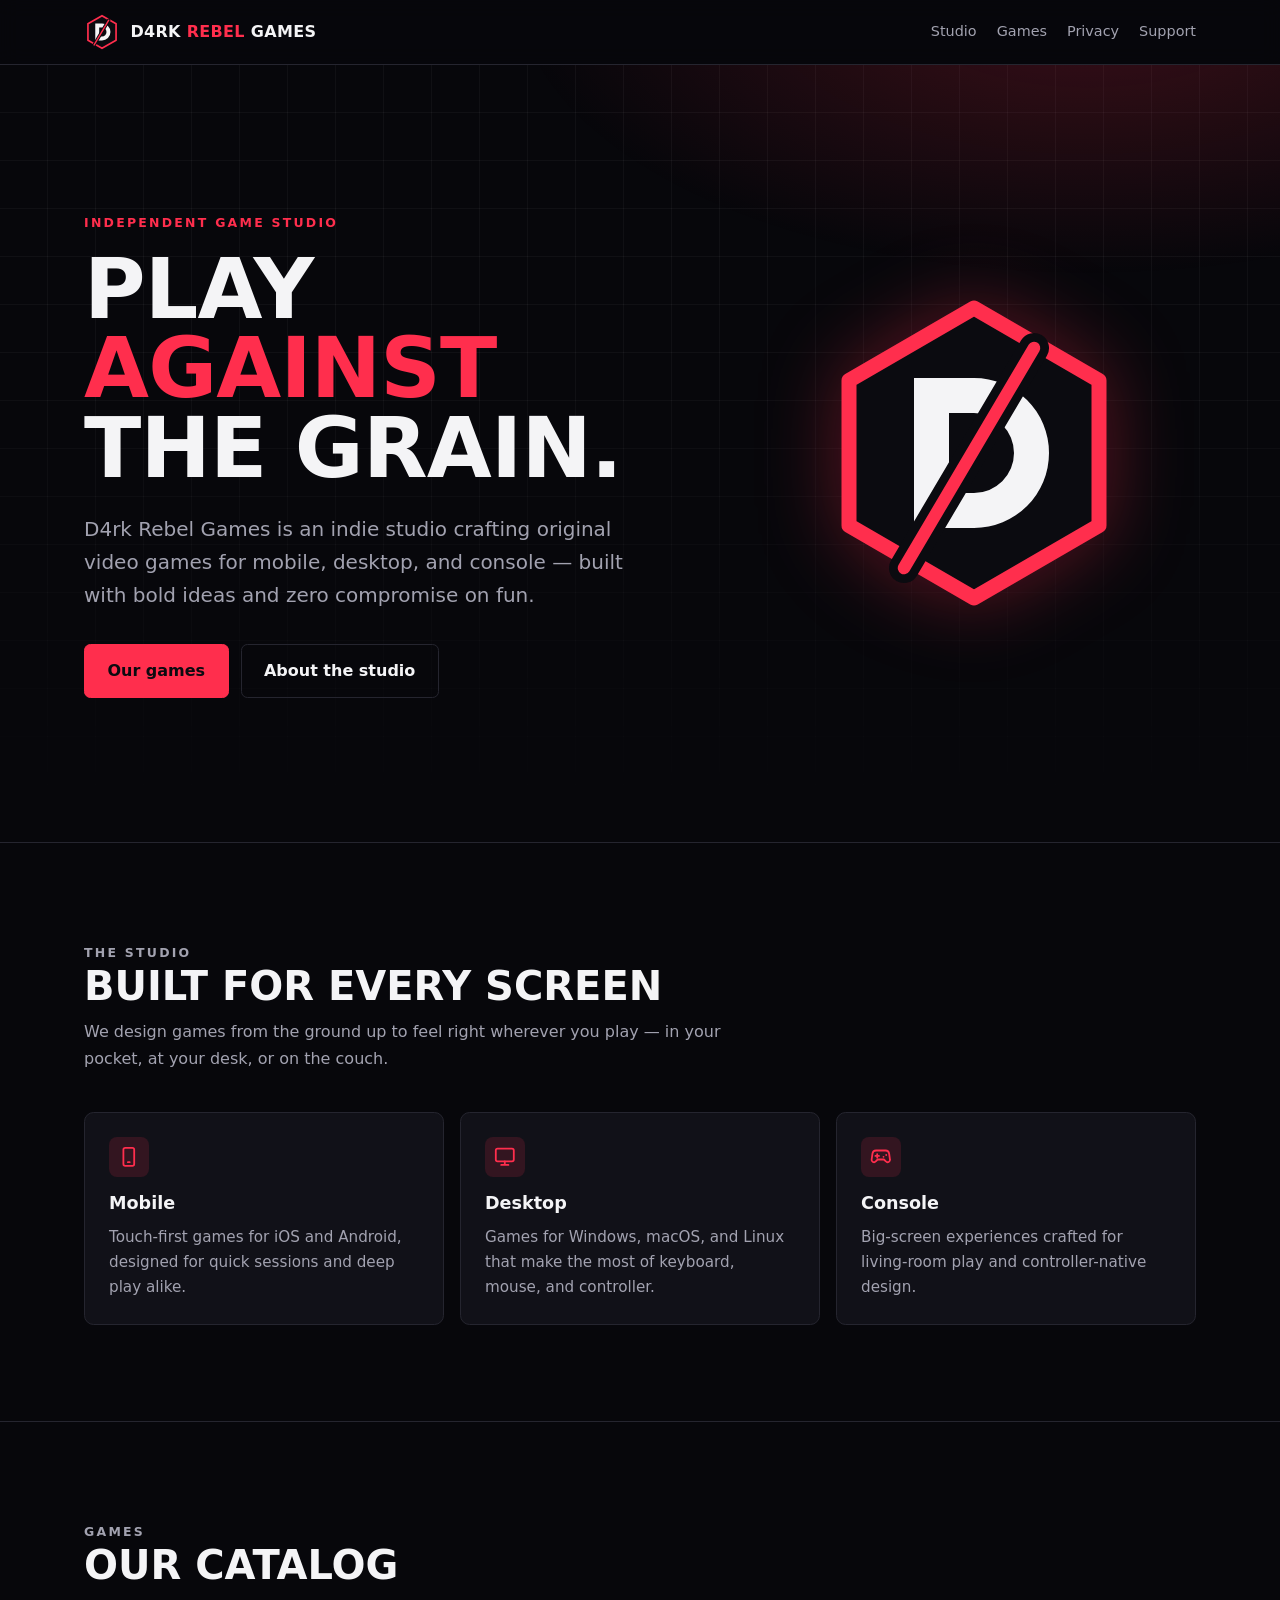
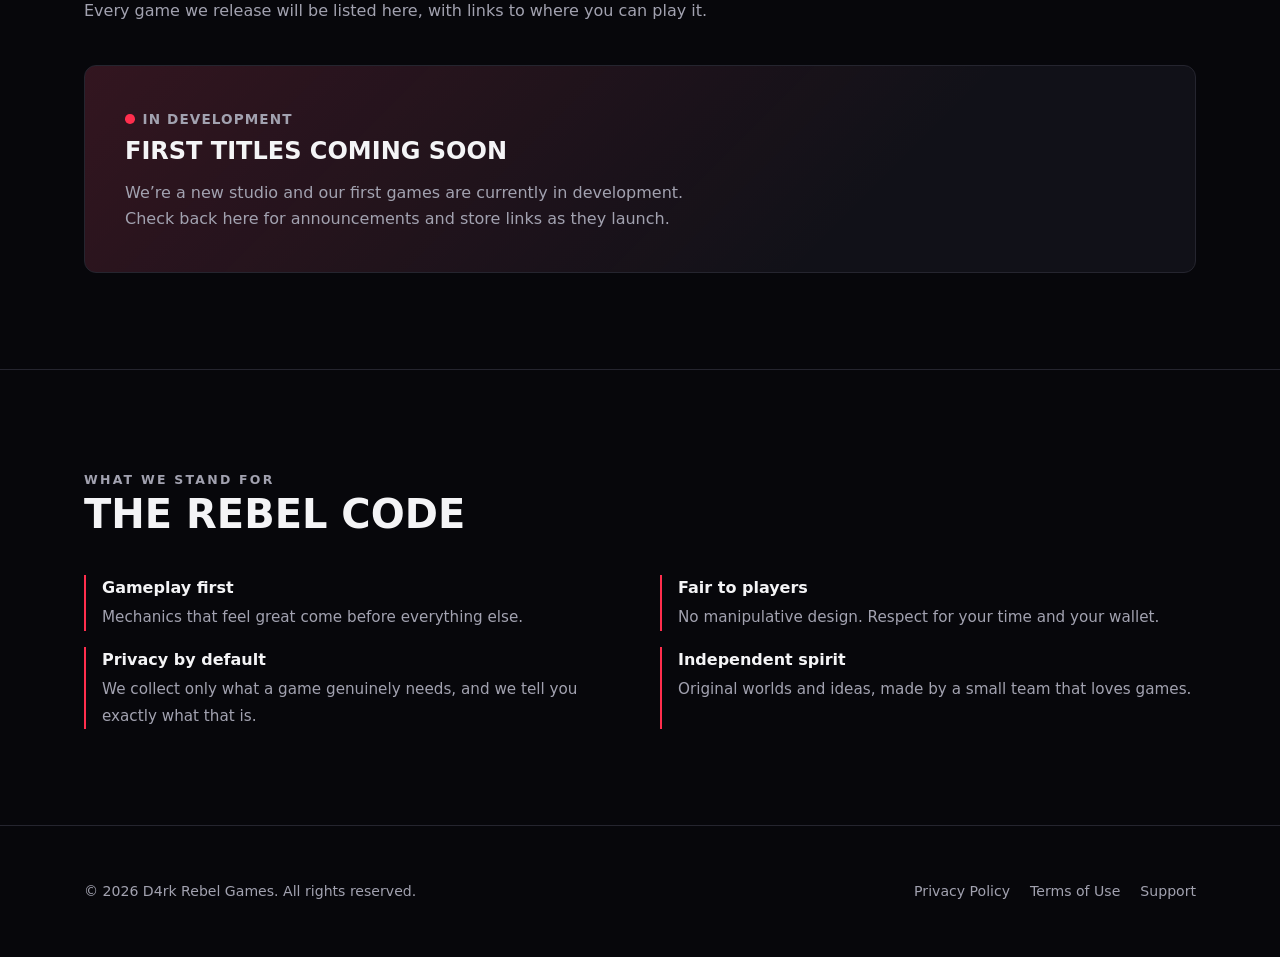
==== index.html @ 96d1a856 "Initial D4rk Rebel Games site commit" ====
<!doctype html>
<html lang="en">
<head>
  <meta charset="utf-8">
  <meta name="viewport" content="width=device-width, initial-scale=1">
  <title>D4rk Rebel Games — Independent Game Studio</title>
  <meta name="description" content="D4rk Rebel Games is an independent game studio building original video games for mobile, desktop, and console.">
  <meta name="theme-color" content="#07070b">
  <link rel="canonical" href="https://d4rkrebel.com/">
  <link rel="icon" href="/assets/logo.svg" type="image/svg+xml">
  <link rel="stylesheet" href="/assets/styles.css">

  <meta property="og:type" content="website">
  <meta property="og:site_name" content="D4rk Rebel Games">
  <meta property="og:title" content="D4rk Rebel Games — Independent Game Studio">
  <meta property="og:description" content="Original video games for mobile, desktop, and console.">
  <meta property="og:url" content="https://d4rkrebel.com/">
  <meta name="twitter:card" content="summary">

  <script type="application/ld+json">
  {
    "@context": "https://schema.org",
    "@type": "Organization",
    "name": "D4rk Rebel Games",
    "url": "https://d4rkrebel.com/",
    "logo": "https://d4rkrebel.com/assets/logo.svg",
    "description": "Independent game studio building video games for mobile, desktop, and console.",
    "contactPoint": {
      "@type": "ContactPoint",
      "contactType": "customer support",
      "email": "support@d4rkrebel.com",
      "url": "https://d4rkrebel.com/support.html"
    }
  }
  </script>
</head>
<body>
  <a class="skip-link" href="#main">Skip to content</a>

  <header class="site-header">
    <div class="wrap">
      <a class="brand" href="/" aria-label="D4rk Rebel Games home">
        <img src="/assets/logo.svg" alt="" width="36" height="36">
        <span>D4rk <b>Rebel</b> Games</span>
      </a>
      <nav class="nav" aria-label="Primary">
        <a href="#studio">Studio</a>
        <a href="#games">Games</a>
        <a href="/privacy.html">Privacy</a>
        <a href="/support.html">Support</a>
      </nav>
    </div>
  </header>

  <main id="main">
    <section class="hero">
      <div class="wrap">
        <div>
          <p class="eyebrow">Independent Game Studio</p>
          <h1>Play <em>against</em> the grain.</h1>
          <p class="lede">D4rk Rebel Games is an indie studio crafting original video games for mobile, desktop, and console — built with bold ideas and zero compromise on fun.</p>
          <div class="actions">
            <a class="btn" href="#games">Our games</a>
            <a class="btn ghost" href="#studio">About the studio</a>
          </div>
        </div>
        <img class="hero-mark" src="/assets/logo.svg" alt="D4rk Rebel Games logo" width="320" height="320">
      </div>
    </section>

    <section class="block" id="studio">
      <div class="wrap">
        <div class="section-head">
          <p class="eyebrow">The Studio</p>
          <h2>Built for every screen</h2>
          <p>We design games from the ground up to feel right wherever you play — in your pocket, at your desk, or on the couch.</p>
        </div>

        <div class="grid">
          <article class="card">
            <div class="icon" aria-hidden="true">
              <svg viewBox="0 0 24 24" fill="none" stroke="currentColor" stroke-width="2" stroke-linecap="round" stroke-linejoin="round"><rect x="6" y="2" width="12" height="20" rx="2"/><path d="M11 18h2"/></svg>
            </div>
            <h3>Mobile</h3>
            <p>Touch-first games for iOS and Android, designed for quick sessions and deep play alike.</p>
          </article>
          <article class="card">
            <div class="icon" aria-hidden="true">
              <svg viewBox="0 0 24 24" fill="none" stroke="currentColor" stroke-width="2" stroke-linecap="round" stroke-linejoin="round"><rect x="2" y="3" width="20" height="14" rx="2"/><path d="M8 21h8M12 17v4"/></svg>
            </div>
            <h3>Desktop</h3>
            <p>Games for Windows, macOS, and Linux that make the most of keyboard, mouse, and controller.</p>
          </article>
          <article class="card">
            <div class="icon" aria-hidden="true">
              <svg viewBox="0 0 24 24" fill="none" stroke="currentColor" stroke-width="2" stroke-linecap="round" stroke-linejoin="round"><path d="M6 11h4M8 9v4M15 12h.01M18 10h.01"/><path d="M17.3 5H6.7a4 4 0 0 0-3.96 3.43l-.9 6.33A2.6 2.6 0 0 0 6.4 17l2.1-2h7l2.1 2a2.6 2.6 0 0 0 4.56-2.24l-.9-6.33A4 4 0 0 0 17.3 5z"/></svg>
            </div>
            <h3>Console</h3>
            <p>Big-screen experiences crafted for living-room play and controller-native design.</p>
          </article>
        </div>
      </div>
    </section>

    <section class="block" id="games">
      <div class="wrap">
        <div class="section-head">
          <p class="eyebrow">Games</p>
          <h2>Our catalog</h2>
          <p>Every game we release will be listed here, with links to where you can play it.</p>
        </div>

        <div class="coming-soon">
          <div>
            <p class="status">In development</p>
            <h3>First titles coming soon</h3>
            <p>We&rsquo;re a new studio and our first games are currently in development. Check back here for announcements and store links as they launch.</p>
          </div>
        </div>
      </div>
    </section>

    <section class="block">
      <div class="wrap">
        <div class="section-head">
          <p class="eyebrow">What we stand for</p>
          <h2>The rebel code</h2>
        </div>
        <ul class="values">
          <li><strong>Gameplay first</strong><span>Mechanics that feel great come before everything else.</span></li>
          <li><strong>Fair to players</strong><span>No manipulative design. Respect for your time and your wallet.</span></li>
          <li><strong>Privacy by default</strong><span>We collect only what a game genuinely needs, and we tell you exactly what that is.</span></li>
          <li><strong>Independent spirit</strong><span>Original worlds and ideas, made by a small team that loves games.</span></li>
        </ul>
      </div>
    </section>
  </main>

  <footer class="site-footer">
    <div class="wrap">
      <p>&copy; <span id="year">2026</span> D4rk Rebel Games. All rights reserved.</p>
      <nav aria-label="Legal">
        <a href="/privacy.html">Privacy Policy</a>
        <a href="/terms.html">Terms of Use</a>
        <a href="/support.html">Support</a>
      </nav>
    </div>
  </footer>
  <script>document.getElementById("year").textContent = new Date().getFullYear();</script>
</body>
</html>
---- assets/styles.css ----
:root {
  --bg: #07070b;
  --surface: #111118;
  --border: #25252f;
  --text: #f4f4f6;
  --muted: #a2a2b0;
  --accent: #ff2e4d;
  --accent-soft: rgba(255, 46, 77, 0.14);
  --maxw: 72rem;
  --font: "Inter", system-ui, -apple-system, "Segoe UI", Roboto, "Helvetica Neue", Arial, sans-serif;
  --display: "Arial Black", "Helvetica Neue", Impact, system-ui, sans-serif;
  color-scheme: dark;
}

*, *::before, *::after { box-sizing: border-box; }

html { scroll-behavior: smooth; }

body {
  margin: 0;
  background: var(--bg);
  color: var(--text);
  font: 400 1rem/1.65 var(--font);
  -webkit-font-smoothing: antialiased;
  min-height: 100vh;
  display: flex;
  flex-direction: column;
}

a { color: var(--text); text-decoration-color: var(--accent); text-underline-offset: 3px; }
a:hover { color: var(--accent); }
a:focus-visible { outline: 2px solid var(--accent); outline-offset: 3px; border-radius: 2px; }

.skip-link {
  position: absolute; left: -999px; top: 0;
  background: var(--accent); color: #000; padding: .5rem 1rem; z-index: 10;
}
.skip-link:focus { left: 1rem; top: 1rem; }

.wrap { width: 100%; max-width: var(--maxw); margin: 0 auto; padding-inline: 1.25rem; }

/* Header */
.site-header {
  position: sticky; top: 0; z-index: 5;
  background: rgba(7, 7, 11, 0.82);
  backdrop-filter: blur(10px);
  -webkit-backdrop-filter: blur(10px);
  border-bottom: 1px solid var(--border);
}
.site-header .wrap { display: flex; align-items: center; justify-content: space-between; gap: 1rem; min-height: 4rem; }
.brand { display: inline-flex; align-items: center; gap: .65rem; text-decoration: none; font-family: var(--display); font-weight: 900; letter-spacing: .02em; text-transform: uppercase; font-size: 1rem; }
.brand img { width: 2.25rem; height: 2.25rem; }
.brand span b { color: var(--accent); font-weight: 900; }
.nav { display: flex; gap: 1.25rem; flex-wrap: wrap; font-size: .9rem; }
.nav a { text-decoration: none; color: var(--muted); }
.nav a:hover, .nav a[aria-current="page"] { color: var(--text); }

/* Hero */
.hero { position: relative; overflow: hidden; padding-block: clamp(4rem, 12vw, 9rem); border-bottom: 1px solid var(--border); }
.hero::before {
  content: ""; position: absolute; inset: 0; pointer-events: none;
  background:
    radial-gradient(60rem 30rem at 85% -10%, rgba(255, 46, 77, .22), transparent 60%),
    linear-gradient(transparent 0 calc(100% - 1px), rgba(255,255,255,.04) 0) 0 0 / 100% 3rem,
    linear-gradient(90deg, transparent 0 calc(100% - 1px), rgba(255,255,255,.04) 0) 0 0 / 3rem 100%;
  mask-image: linear-gradient(to bottom, #000 40%, transparent);
  -webkit-mask-image: linear-gradient(to bottom, #000 40%, transparent);
}
.hero .wrap { position: relative; display: grid; grid-template-columns: 1.4fr 1fr; gap: 3rem; align-items: center; }
.eyebrow { display: inline-block; font-size: .78rem; font-weight: 700; letter-spacing: .18em; text-transform: uppercase; color: var(--accent); margin: 0 0 1rem; }
.hero h1 {
  font-family: var(--display); font-weight: 900; text-transform: uppercase;
  font-size: clamp(2.6rem, 7vw, 5.25rem); line-height: .95; letter-spacing: -.01em; margin: 0 0 1.5rem;
}
.hero h1 em { font-style: normal; color: var(--accent); }
.lede { font-size: clamp(1.05rem, 2vw, 1.25rem); color: var(--muted); max-width: 36rem; margin: 0 0 2rem; }
.hero-mark { justify-self: center; width: min(100%, 20rem); filter: drop-shadow(0 0 40px rgba(255, 46, 77, .35)); }

.btn {
  display: inline-flex; align-items: center; gap: .5rem;
  padding: .8rem 1.4rem; border-radius: .4rem; font-weight: 700; text-decoration: none;
  background: var(--accent); color: #0b0b10; border: 1px solid var(--accent);
}
.btn:hover { background: transparent; color: var(--accent); }
.btn.ghost { background: transparent; color: var(--text); border-color: var(--border); }
.btn.ghost:hover { border-color: var(--accent); color: var(--accent); }
.actions { display: flex; gap: .75rem; flex-wrap: wrap; }

/* Sections */
section.block { padding-block: clamp(3.5rem, 8vw, 6rem); border-bottom: 1px solid var(--border); }
.section-head { max-width: 40rem; margin-bottom: 2.5rem; }
.section-head h2 { font-family: var(--display); text-transform: uppercase; font-size: clamp(1.75rem, 4vw, 2.5rem); line-height: 1.05; margin: 0 0 .75rem; }
.section-head p { color: var(--muted); margin: 0; }

.grid { display: grid; grid-template-columns: repeat(3, 1fr); gap: 1rem; }
.card { background: var(--surface); border: 1px solid var(--border); border-radius: .6rem; padding: 1.5rem; }
.card h3 { margin: .75rem 0 .4rem; font-size: 1.1rem; }
.card p { margin: 0; color: var(--muted); font-size: .95rem; }
.icon { width: 2.5rem; height: 2.5rem; display: grid; place-items: center; border-radius: .5rem; background: var(--accent-soft); color: var(--accent); }
.icon svg { width: 1.35rem; height: 1.35rem; }

.coming-soon {
  display: flex; align-items: center; justify-content: space-between; gap: 2rem; flex-wrap: wrap;
  background: linear-gradient(135deg, var(--accent-soft), transparent 70%), var(--surface);
  border: 1px solid var(--border); border-radius: .75rem; padding: clamp(1.5rem, 4vw, 2.5rem);
}
.coming-soon h3 { font-family: var(--display); text-transform: uppercase; font-size: 1.5rem; margin: 0 0 .5rem; }
.coming-soon p { margin: 0; color: var(--muted); max-width: 38rem; }
.status { display: inline-flex; align-items: center; gap: .5rem; font-size: .85rem; font-weight: 700; letter-spacing: .08em; text-transform: uppercase; }
.status::before { content: ""; width: .6rem; height: .6rem; border-radius: 50%; background: var(--accent); box-shadow: 0 0 0 0 rgba(255,46,77,.6); animation: pulse 2s infinite; }
@keyframes pulse { 70% { box-shadow: 0 0 0 .6rem rgba(255,46,77,0); } 100% { box-shadow: 0 0 0 0 rgba(255,46,77,0); } }

.values { list-style: none; padding: 0; margin: 0; display: grid; grid-template-columns: repeat(2, 1fr); gap: 1rem 2.5rem; }
.values li { border-left: 2px solid var(--accent); padding-left: 1rem; }
.values strong { display: block; margin-bottom: .2rem; }
.values span { color: var(--muted); font-size: .95rem; }

/* Legal pages */
.legal { padding-block: clamp(3rem, 7vw, 5rem); flex: 1; }
.legal .wrap { max-width: 46rem; }
.legal h1 { font-family: var(--display); text-transform: uppercase; font-size: clamp(2rem, 5vw, 3rem); line-height: 1.05; margin: 0 0 .5rem; }
.legal .updated { color: var(--muted); margin: 0 0 2.5rem; font-size: .9rem; }
.legal h2 { font-size: 1.25rem; margin: 2.5rem 0 .5rem; }
.legal p, .legal li { color: #d3d3db; }
.legal ul { padding-left: 1.25rem; }
.contact-card {
  display: flex; align-items: center; gap: 1rem; flex-wrap: wrap;
  background: linear-gradient(135deg, var(--accent-soft), transparent 70%), var(--surface);
  border: 1px solid var(--border); border-radius: .75rem; padding: 1.5rem; margin-bottom: 1rem;
}
.contact-card h2 { margin: 0; font-size: 1rem; color: var(--muted); font-weight: 600; }
.contact-card p { margin: 0; }
.contact-email { font-size: clamp(1.1rem, 4vw, 1.4rem); font-weight: 700; overflow-wrap: anywhere; }

/* Footer */
main { flex: 1; }
.site-footer { padding-block: 2.5rem; color: var(--muted); font-size: .88rem; }
.site-footer .wrap { display: flex; justify-content: space-between; align-items: center; gap: 1rem; flex-wrap: wrap; }
.site-footer nav { display: flex; gap: 1.25rem; flex-wrap: wrap; }
.site-footer a { color: var(--muted); text-decoration: none; }
.site-footer a:hover { color: var(--text); }

@media (max-width: 860px) {
  .hero .wrap { grid-template-columns: 1fr; }
  .hero-mark { order: -1; width: 9rem; justify-self: start; }
  .grid { grid-template-columns: 1fr; }
  .values { grid-template-columns: 1fr; }
}
@media (max-width: 480px) {
  .brand span { font-size: .85rem; }
  .nav { gap: .9rem; font-size: .85rem; }
}
@media (prefers-reduced-motion: reduce) {
  html { scroll-behavior: auto; }
  .status::before { animation: none; }
}

.hero .wrap > * { min-width: 0; }
@media (max-width: 560px) {
  .site-header .wrap { flex-wrap: wrap; justify-content: center; padding-block: .6rem; row-gap: .25rem; }
  .hero h1 { font-size: clamp(2.1rem, 11vw, 2.6rem); overflow-wrap: anywhere; }
  .section-head h2 { overflow-wrap: anywhere; }
}
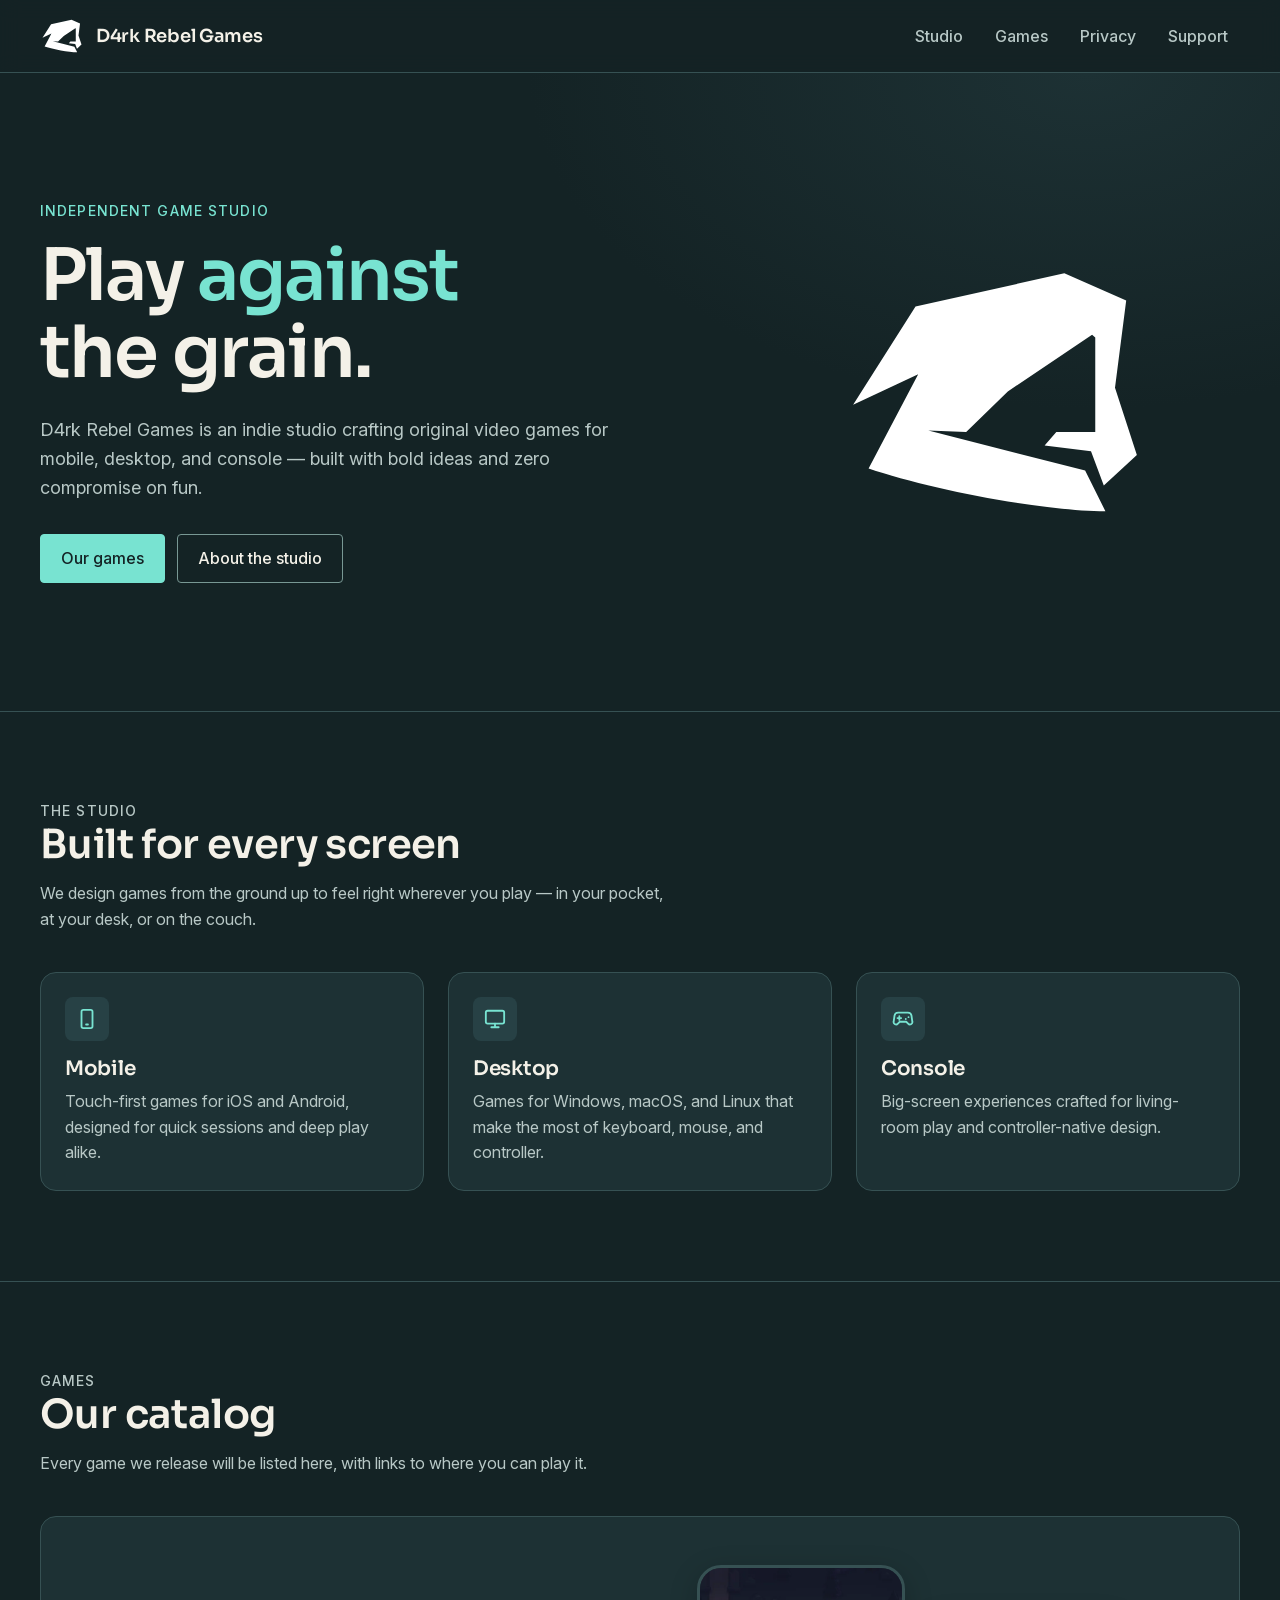
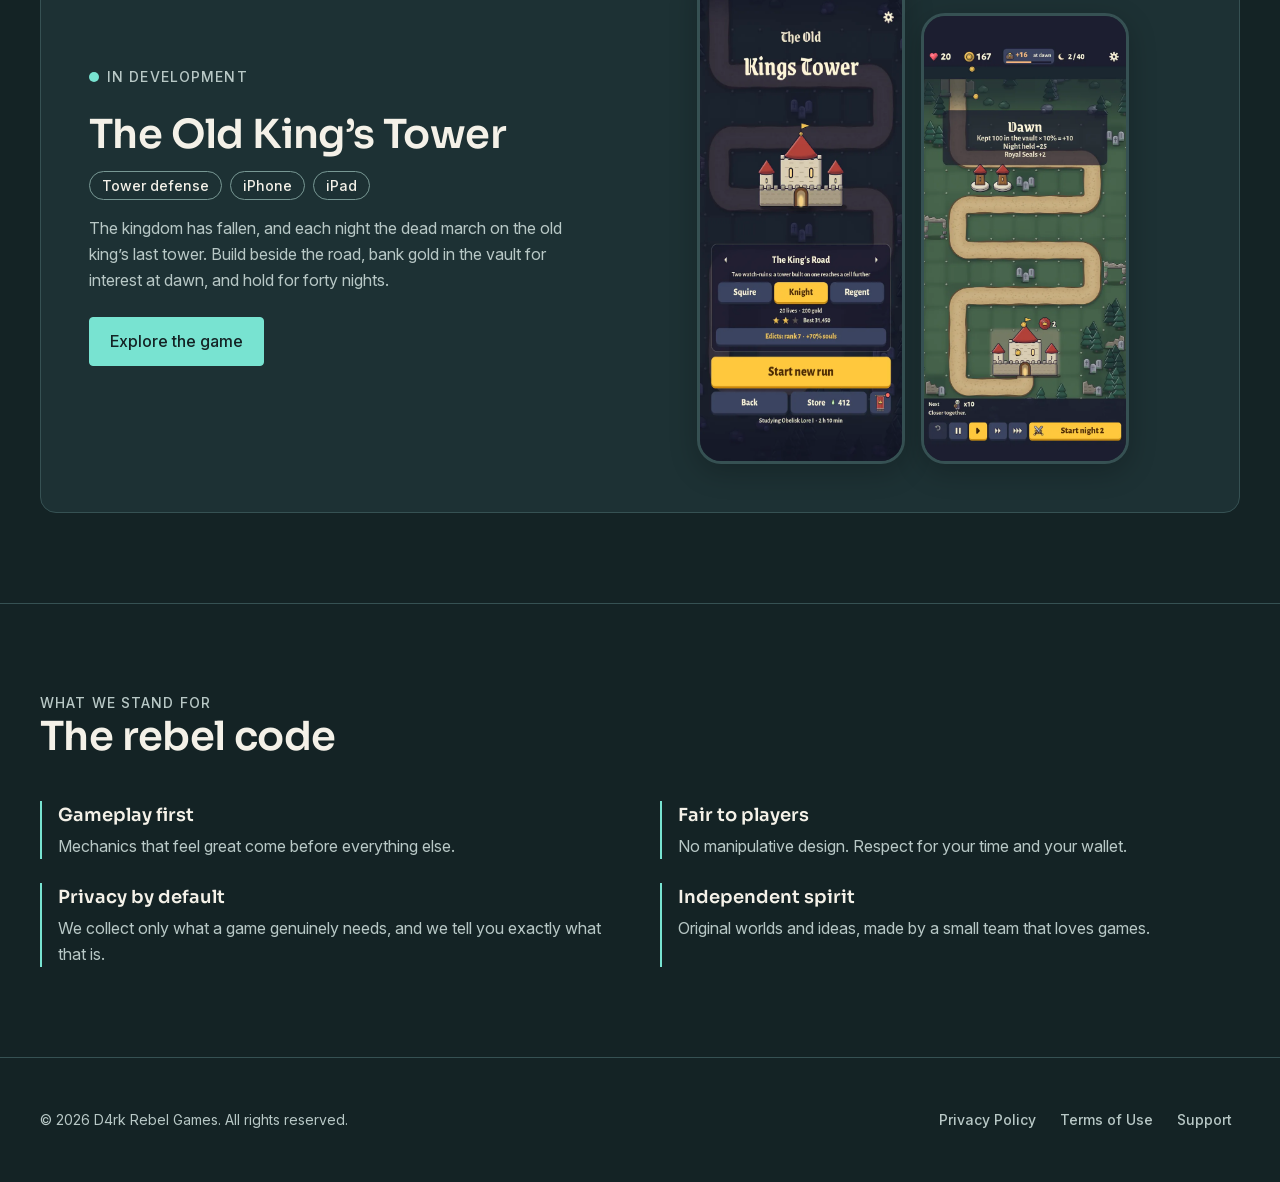
==== commit 94cdd261: "Rebrand to Deep Teal and add The Old King's Tower page Apply the v1.0 brand kit: self-hosted Sora an" ====
--- a/index.html
+++ b/index.html
@@ -1,13 +1,19 @@
 <!doctype html>
-<html lang="en">
+<html lang="en" data-drg-theme="dark">
 <head>
   <meta charset="utf-8">
   <meta name="viewport" content="width=device-width, initial-scale=1">
   <title>D4rk Rebel Games — Independent Game Studio</title>
   <meta name="description" content="D4rk Rebel Games is an independent game studio building original video games for mobile, desktop, and console.">
-  <meta name="theme-color" content="#07070b">
+  <meta name="theme-color" content="#142325">
   <link rel="canonical" href="https://d4rkrebel.com/">
-  <link rel="icon" href="/assets/logo.svg" type="image/svg+xml">
+  <link rel="icon" href="/brand/assets/icons/favicon.ico" sizes="32x32">
+  <link rel="icon" href="/brand/assets/icons/favicon.svg" type="image/svg+xml">
+  <link rel="apple-touch-icon" href="/brand/assets/icons/apple-touch-icon.png">
+  <link rel="preload" href="/brand/assets/fonts/InterVariable.woff2" as="font" type="font/woff2" crossorigin>
+  <link rel="preload" href="/brand/assets/fonts/Sora-latin-variable.woff2" as="font" type="font/woff2" crossorigin>
+  <link rel="stylesheet" href="/brand/css/fonts.css">
+  <link rel="stylesheet" href="/brand/css/tokens.css">
   <link rel="stylesheet" href="/assets/styles.css">
 
   <meta property="og:type" content="website">
@@ -15,7 +21,11 @@
   <meta property="og:title" content="D4rk Rebel Games — Independent Game Studio">
   <meta property="og:description" content="Original video games for mobile, desktop, and console.">
   <meta property="og:url" content="https://d4rkrebel.com/">
-  <meta name="twitter:card" content="summary">
+  <meta property="og:image" content="https://d4rkrebel.com/brand/assets/social/og-default.png">
+  <meta property="og:image:width" content="1200">
+  <meta property="og:image:height" content="630">
+  <meta property="og:image:alt" content="The D4rk Rebel Games folded hood emblem beside the studio name">
+  <meta name="twitter:card" content="summary_large_image">
 
   <script type="application/ld+json">
   {
@@ -23,7 +33,7 @@
     "@type": "Organization",
     "name": "D4rk Rebel Games",
     "url": "https://d4rkrebel.com/",
-    "logo": "https://d4rkrebel.com/assets/logo.svg",
+    "logo": "https://d4rkrebel.com/brand/assets/logos/D4rk_Rebel_Folded_Hood_512.png",
     "description": "Independent game studio building video games for mobile, desktop, and console.",
     "contactPoint": {
       "@type": "ContactPoint",
@@ -39,9 +49,9 @@
 
   <header class="site-header">
     <div class="wrap">
-      <a class="brand" href="/" aria-label="D4rk Rebel Games home">
-        <img src="/assets/logo.svg" alt="" width="36" height="36">
-        <span>D4rk <b>Rebel</b> Games</span>
+      <a class="brand" href="/" aria-label="D4rk Rebel Games — home">
+        <img src="/brand/assets/logos/D4rk_Rebel_Folded_Hood_White.svg" alt="" width="600" height="520">
+        <span>D4rk Rebel Games</span>
       </a>
       <nav class="nav" aria-label="Primary">
         <a href="#studio">Studio</a>
@@ -64,7 +74,7 @@
             <a class="btn ghost" href="#studio">About the studio</a>
           </div>
         </div>
-        <img class="hero-mark" src="/assets/logo.svg" alt="D4rk Rebel Games logo" width="320" height="320">
+        <img class="hero-mark" src="/brand/assets/logos/D4rk_Rebel_Folded_Hood_White.svg" alt="" width="600" height="520">
       </div>
     </section>
 
@@ -110,13 +120,23 @@
           <p>Every game we release will be listed here, with links to where you can play it.</p>
         </div>
 
-        <div class="coming-soon">
+        <article class="game-feature">
           <div>
             <p class="status">In development</p>
-            <h3>First titles coming soon</h3>
-            <p>We&rsquo;re a new studio and our first games are currently in development. Check back here for announcements and store links as they launch.</p>
+            <h3><a href="/games/the-old-kings-tower/">The Old King&rsquo;s Tower</a></h3>
+            <ul class="tags" aria-label="Genre and platforms">
+              <li>Tower defense</li>
+              <li>iPhone</li>
+              <li>iPad</li>
+            </ul>
+            <p>The kingdom has fallen, and each night the dead march on the old king&rsquo;s last tower. Build beside the road, bank gold in the vault for interest at dawn, and hold for forty nights.</p>
+            <a class="btn" href="/games/the-old-kings-tower/">Explore the game</a>
           </div>
-        </div>
+          <div class="shots">
+            <img class="phone" src="/games/the-old-kings-tower/images/title.webp" alt="" width="640" height="1387" loading="lazy">
+            <img class="phone" src="/games/the-old-kings-tower/images/dawn.webp" alt="" width="640" height="1387" loading="lazy">
+          </div>
+        </article>
       </div>
     </section>
 
--- a/brand/css/fonts.css
+++ b/brand/css/fonts.css
@@ -0,0 +1,34 @@
+/* Self-hosted, unmodified font binaries. See ../licenses/. */
+/* latin-ext */
+@font-face {
+  font-family: 'Sora';
+  font-style: normal;
+  font-weight: 100 800;
+  font-display: swap;
+  src: url(../assets/fonts/Sora-latin-ext-variable.woff2) format('woff2');
+  unicode-range: U+0100-02BA, U+02BD-02C5, U+02C7-02CC, U+02CE-02D7, U+02DD-02FF, U+0304, U+0308, U+0329, U+1D00-1DBF, U+1E00-1E9F, U+1EF2-1EFF, U+2020, U+20A0-20AB, U+20AD-20C4, U+2113, U+2C60-2C7F, U+A720-A7FF;
+}
+/* latin */
+@font-face {
+  font-family: 'Sora';
+  font-style: normal;
+  font-weight: 100 800;
+  font-display: swap;
+  src: url(../assets/fonts/Sora-latin-variable.woff2) format('woff2');
+  unicode-range: U+0000-00FF, U+0131, U+0152-0153, U+02BB-02BC, U+02C6, U+02DA, U+02DC, U+0304, U+0308, U+0329, U+2000-206F, U+20AC, U+2122, U+2191, U+2193, U+2212, U+2215, U+FEFF, U+FFFD;
+}
+
+@font-face {
+  font-family: 'Inter';
+  font-style: normal;
+  font-weight: 100 900;
+  font-display: swap;
+  src: url('../assets/fonts/InterVariable.woff2') format('woff2');
+}
+@font-face {
+  font-family: 'Inter';
+  font-style: italic;
+  font-weight: 100 900;
+  font-display: swap;
+  src: url('../assets/fonts/InterVariable-Italic.woff2') format('woff2');
+}
--- a/brand/css/tokens.css
+++ b/brand/css/tokens.css
@@ -0,0 +1,167 @@
+/* Generated from tokens/design-tokens.json. Run npm run build after edits. */
+:root {
+  --drg-palette-ink: #142325;
+  --drg-palette-teal: #12636B;
+  --drg-palette-mint: #78E3D1;
+  --drg-palette-paper: #F4F1E8;
+  --drg-palette-muted: #B8C8C6;
+  --drg-palette-muted-light: #4F6868;
+  --drg-palette-surface-dark: #1D3134;
+  --drg-palette-raised-dark: #274145;
+  --drg-palette-surface-light: #FFFFFF;
+  --drg-palette-raised-light: #E6EEEA;
+  --drg-palette-border-dark: #789894;
+  --drg-palette-border-light: #667F7B;
+  --drg-palette-divider-dark: #365153;
+  --drg-palette-divider-light: #CCDAD4;
+  --drg-palette-mint-hover: #A3F1E4;
+  --drg-palette-mint-active: #58C9B7;
+  --drg-palette-teal-hover: #0E4C53;
+  --drg-palette-teal-active: #0A3E44;
+  --drg-palette-error-dark: #FFB4AB;
+  --drg-palette-error-light: #A32620;
+  --drg-palette-success-dark: #8ED7AB;
+  --drg-palette-success-light: #24683F;
+  --drg-palette-warning-dark: #F3CB7C;
+  --drg-palette-warning-light: #7A4D08;
+  --drg-font-display: "Sora", system-ui, sans-serif;
+  --drg-font-body: "Inter", system-ui, sans-serif;
+  --drg-weight-display: 600;
+  --drg-weight-body: 400;
+  --drg-weight-label: 500;
+  --drg-weight-strong: 600;
+  --drg-size-hero: clamp(2.5rem, 1.5rem + 4vw, 4.5rem);
+  --drg-size-h1: clamp(2rem, 1.5rem + 2.5vw, 3.5rem);
+  --drg-size-h2: clamp(1.75rem, 1.25rem + 2vw, 2.5rem);
+  --drg-size-h3: 1.5rem;
+  --drg-size-lead: 1.125rem;
+  --drg-size-body: 1rem;
+  --drg-size-small: 0.875rem;
+  --drg-size-caption: 0.75rem;
+  --drg-leading-display: 1.08;
+  --drg-leading-heading: 1.2;
+  --drg-leading-body: 1.6;
+  --drg-leading-label: 1.4;
+  --drg-tracking-display: -0.025em;
+  --drg-tracking-heading: -0.015em;
+  --drg-tracking-body: 0em;
+  --drg-tracking-eyebrow: 0.08em;
+  --drg-space-0: 0rem;
+  --drg-space-1: 0.25rem;
+  --drg-space-2: 0.5rem;
+  --drg-space-3: 0.75rem;
+  --drg-space-4: 1rem;
+  --drg-space-5: 1.25rem;
+  --drg-space-6: 1.5rem;
+  --drg-space-8: 2rem;
+  --drg-space-10: 2.5rem;
+  --drg-space-12: 3rem;
+  --drg-space-16: 4rem;
+  --drg-space-20: 5rem;
+  --drg-space-24: 6rem;
+  --drg-space-32: 8rem;
+  --drg-radius-sm: 0.25rem;
+  --drg-radius-md: 0.5rem;
+  --drg-radius-lg: 1rem;
+  --drg-radius-pill: 9999px;
+  --drg-layout-max-width: 75rem;
+  --drg-layout-reading-width: 65ch;
+  --drg-layout-gutter: clamp(1rem, 3vw, 2rem);
+  --drg-layout-section-gap: clamp(3rem, 7vw, 6rem);
+  --drg-layout-control-height: 2.75rem;
+  --drg-motion-fast: 120ms;
+  --drg-motion-normal: 180ms;
+  --drg-motion-slow: 300ms;
+  --drg-motion-ease: cubic-bezier(0.2, 0.7, 0.2, 1);
+  --drg-border-width: 1px;
+  --drg-border-focus-width: 3px;
+  --drg-border-focus-offset: 3px;
+  --drg-shadow-dark: 0 8px 28px rgb(0 0 0 / 0.22);
+  --drg-shadow-light: 0 8px 28px rgb(20 35 37 / 0.08);
+}
+
+:root, [data-drg-theme="dark"] {
+  color-scheme: dark;
+  --drg-color-background: #142325;
+  --drg-rgb-background: 20 35 37;
+  --drg-color-surface: #1D3134;
+  --drg-rgb-surface: 29 49 52;
+  --drg-color-raised: #274145;
+  --drg-rgb-raised: 39 65 69;
+  --drg-color-text: #F4F1E8;
+  --drg-rgb-text: 244 241 232;
+  --drg-color-muted: #B8C8C6;
+  --drg-rgb-muted: 184 200 198;
+  --drg-color-accent: #78E3D1;
+  --drg-rgb-accent: 120 227 209;
+  --drg-color-accent-hover: #A3F1E4;
+  --drg-rgb-accent-hover: 163 241 228;
+  --drg-color-accent-active: #58C9B7;
+  --drg-rgb-accent-active: 88 201 183;
+  --drg-color-on-accent: #142325;
+  --drg-rgb-on-accent: 20 35 37;
+  --drg-color-link: #78E3D1;
+  --drg-rgb-link: 120 227 209;
+  --drg-color-link-hover: #A3F1E4;
+  --drg-rgb-link-hover: 163 241 228;
+  --drg-color-border: #789894;
+  --drg-rgb-border: 120 152 148;
+  --drg-color-divider: #365153;
+  --drg-rgb-divider: 54 81 83;
+  --drg-color-focus: #78E3D1;
+  --drg-rgb-focus: 120 227 209;
+  --drg-color-error: #FFB4AB;
+  --drg-rgb-error: 255 180 171;
+  --drg-color-success: #8ED7AB;
+  --drg-rgb-success: 142 215 171;
+  --drg-color-warning: #F3CB7C;
+  --drg-rgb-warning: 243 203 124;
+  --drg-color-selection: #78E3D1;
+  --drg-rgb-selection: 120 227 209;
+  --drg-color-on-selection: #142325;
+  --drg-rgb-on-selection: 20 35 37;
+  --drg-elevation: var(--drg-shadow-dark);
+}
+
+[data-drg-theme="light"] {
+  color-scheme: light;
+  --drg-color-background: #F4F1E8;
+  --drg-rgb-background: 244 241 232;
+  --drg-color-surface: #FFFFFF;
+  --drg-rgb-surface: 255 255 255;
+  --drg-color-raised: #E6EEEA;
+  --drg-rgb-raised: 230 238 234;
+  --drg-color-text: #142325;
+  --drg-rgb-text: 20 35 37;
+  --drg-color-muted: #4F6868;
+  --drg-rgb-muted: 79 104 104;
+  --drg-color-accent: #12636B;
+  --drg-rgb-accent: 18 99 107;
+  --drg-color-accent-hover: #0E4C53;
+  --drg-rgb-accent-hover: 14 76 83;
+  --drg-color-accent-active: #0A3E44;
+  --drg-rgb-accent-active: 10 62 68;
+  --drg-color-on-accent: #F4F1E8;
+  --drg-rgb-on-accent: 244 241 232;
+  --drg-color-link: #12636B;
+  --drg-rgb-link: 18 99 107;
+  --drg-color-link-hover: #0E4C53;
+  --drg-rgb-link-hover: 14 76 83;
+  --drg-color-border: #667F7B;
+  --drg-rgb-border: 102 127 123;
+  --drg-color-divider: #CCDAD4;
+  --drg-rgb-divider: 204 218 212;
+  --drg-color-focus: #12636B;
+  --drg-rgb-focus: 18 99 107;
+  --drg-color-error: #A32620;
+  --drg-rgb-error: 163 38 32;
+  --drg-color-success: #24683F;
+  --drg-rgb-success: 36 104 63;
+  --drg-color-warning: #7A4D08;
+  --drg-rgb-warning: 122 77 8;
+  --drg-color-selection: #12636B;
+  --drg-rgb-selection: 18 99 107;
+  --drg-color-on-selection: #F4F1E8;
+  --drg-rgb-on-selection: 244 241 232;
+  --drg-elevation: var(--drg-shadow-light);
+}
--- a/assets/styles.css
+++ b/assets/styles.css
@@ -1,163 +1,301 @@
+/*
+ * D4rk Rebel Games site styles.
+ * Values come from the brand tokens in /brand/css/tokens.css (source: design/tokens/design-tokens.json).
+ * Use the semantic --drg-color-* tokens here, not hex codes, so the light theme keeps working.
+ */
+
 :root {
-  --bg: #07070b;
-  --surface: #111118;
-  --border: #25252f;
-  --text: #f4f4f6;
-  --muted: #a2a2b0;
-  --accent: #ff2e4d;
-  --accent-soft: rgba(255, 46, 77, 0.14);
-  --maxw: 72rem;
-  --font: "Inter", system-ui, -apple-system, "Segoe UI", Roboto, "Helvetica Neue", Arial, sans-serif;
-  --display: "Arial Black", "Helvetica Neue", Impact, system-ui, sans-serif;
-  color-scheme: dark;
+  --header-h: 4.5rem;
 }
 
 *, *::before, *::after { box-sizing: border-box; }
 
-html { scroll-behavior: smooth; }
+html { scroll-behavior: smooth; scroll-padding-top: calc(var(--header-h) + var(--drg-space-4)); }
 
 body {
   margin: 0;
-  background: var(--bg);
-  color: var(--text);
-  font: 400 1rem/1.65 var(--font);
-  -webkit-font-smoothing: antialiased;
   min-height: 100vh;
   display: flex;
   flex-direction: column;
-}
-
-a { color: var(--text); text-decoration-color: var(--accent); text-underline-offset: 3px; }
-a:hover { color: var(--accent); }
-a:focus-visible { outline: 2px solid var(--accent); outline-offset: 3px; border-radius: 2px; }
+  background: var(--drg-color-background);
+  color: var(--drg-color-text);
+  font-family: var(--drg-font-body);
+  font-size: var(--drg-size-body);
+  font-weight: var(--drg-weight-body);
+  line-height: var(--drg-leading-body);
+  font-optical-sizing: auto;
+  -webkit-font-smoothing: antialiased;
+}
+
+::selection { background: var(--drg-color-selection); color: var(--drg-color-on-selection); }
+
+img, svg { max-width: 100%; }
+strong, b { font-weight: var(--drg-weight-strong); }
+
+h1, h2, h3 {
+  font-family: var(--drg-font-display);
+  font-weight: var(--drg-weight-display);
+  line-height: var(--drg-leading-heading);
+  letter-spacing: var(--drg-tracking-heading);
+  text-wrap: balance;
+}
+
+a {
+  color: var(--drg-color-link);
+  text-decoration: underline;
+  text-decoration-thickness: 1px;
+  text-underline-offset: 0.2em;
+  transition: color var(--drg-motion-fast) var(--drg-motion-ease);
+}
+a:hover { color: var(--drg-color-link-hover); }
+
+:focus-visible {
+  outline: var(--drg-border-focus-width) solid var(--drg-color-focus);
+  outline-offset: var(--drg-border-focus-offset);
+  border-radius: var(--drg-radius-sm);
+}
 
 .skip-link {
-  position: absolute; left: -999px; top: 0;
-  background: var(--accent); color: #000; padding: .5rem 1rem; z-index: 10;
-}
-.skip-link:focus { left: 1rem; top: 1rem; }
-
-.wrap { width: 100%; max-width: var(--maxw); margin: 0 auto; padding-inline: 1.25rem; }
+  position: absolute; left: -999px; top: 0; z-index: 20;
+  padding: var(--drg-space-2) var(--drg-space-4);
+  background: var(--drg-color-accent); color: var(--drg-color-on-accent);
+  font-weight: var(--drg-weight-label); text-decoration: none;
+  border-radius: var(--drg-radius-sm);
+}
+.skip-link:focus { left: var(--drg-space-4); top: var(--drg-space-4); }
+
+.wrap {
+  width: min(100% - 2 * var(--drg-layout-gutter), var(--drg-layout-max-width));
+  margin-inline: auto;
+}
 
 /* Header */
 .site-header {
-  position: sticky; top: 0; z-index: 5;
-  background: rgba(7, 7, 11, 0.82);
+  position: sticky; top: 0; z-index: 10;
+  background: rgb(var(--drg-rgb-background) / 0.9);
   backdrop-filter: blur(10px);
   -webkit-backdrop-filter: blur(10px);
-  border-bottom: 1px solid var(--border);
-}
-.site-header .wrap { display: flex; align-items: center; justify-content: space-between; gap: 1rem; min-height: 4rem; }
-.brand { display: inline-flex; align-items: center; gap: .65rem; text-decoration: none; font-family: var(--display); font-weight: 900; letter-spacing: .02em; text-transform: uppercase; font-size: 1rem; }
-.brand img { width: 2.25rem; height: 2.25rem; }
-.brand span b { color: var(--accent); font-weight: 900; }
-.nav { display: flex; gap: 1.25rem; flex-wrap: wrap; font-size: .9rem; }
-.nav a { text-decoration: none; color: var(--muted); }
-.nav a:hover, .nav a[aria-current="page"] { color: var(--text); }
+  border-bottom: var(--drg-border-width) solid var(--drg-color-divider);
+}
+.site-header .wrap {
+  display: flex; align-items: center; justify-content: space-between;
+  gap: var(--drg-space-4); min-height: var(--header-h);
+}
+.brand {
+  display: inline-flex; align-items: center; gap: var(--drg-space-3);
+  color: var(--drg-color-text); text-decoration: none;
+  font-family: var(--drg-font-display); font-weight: var(--drg-weight-display);
+  font-size: 1.125rem; letter-spacing: var(--drg-tracking-heading); line-height: 1;
+}
+.brand:hover { color: var(--drg-color-text); }
+.brand img { display: block; width: 2.75rem; height: auto; }
+.nav { display: flex; flex-wrap: wrap; gap: var(--drg-space-1) var(--drg-space-2); }
+.nav a {
+  display: inline-flex; align-items: center; min-height: var(--drg-layout-control-height);
+  padding-inline: var(--drg-space-3);
+  color: var(--drg-color-muted); text-decoration: none;
+  font-weight: var(--drg-weight-label); line-height: var(--drg-leading-label);
+  border-radius: var(--drg-radius-sm);
+}
+.nav a:hover { color: var(--drg-color-text); }
+.nav a[aria-current="page"] {
+  color: var(--drg-color-text);
+  text-decoration: underline; text-decoration-color: var(--drg-color-accent);
+  text-decoration-thickness: 2px; text-underline-offset: 0.45em;
+}
+
+/* Shared type */
+.eyebrow {
+  margin: 0 0 var(--drg-space-4);
+  color: var(--drg-color-accent);
+  font-size: var(--drg-size-small); font-weight: var(--drg-weight-label);
+  letter-spacing: var(--drg-tracking-eyebrow); text-transform: uppercase; line-height: var(--drg-leading-label);
+}
+.lede {
+  margin: 0 0 var(--drg-space-8);
+  max-width: 36rem;
+  color: var(--drg-color-muted);
+  font-size: var(--drg-size-lead);
+}
+
+/* Buttons */
+.actions { display: flex; flex-wrap: wrap; gap: var(--drg-space-3); }
+.btn {
+  display: inline-flex; align-items: center; justify-content: center; gap: var(--drg-space-2);
+  min-height: var(--drg-layout-control-height); max-width: 100%;
+  padding: var(--drg-space-3) var(--drg-space-5);
+  background: var(--drg-color-accent); color: var(--drg-color-on-accent);
+  border: var(--drg-border-width) solid var(--drg-color-accent); border-radius: var(--drg-radius-sm);
+  font-weight: var(--drg-weight-label); line-height: var(--drg-leading-label); text-decoration: none;
+  transition: background-color var(--drg-motion-normal) var(--drg-motion-ease), border-color var(--drg-motion-normal) var(--drg-motion-ease);
+}
+.btn:hover { background: var(--drg-color-accent-hover); border-color: var(--drg-color-accent-hover); color: var(--drg-color-on-accent); }
+.btn:active { background: var(--drg-color-accent-active); border-color: var(--drg-color-accent-active); }
+.btn.ghost { background: transparent; color: var(--drg-color-text); border-color: var(--drg-color-border); }
+.btn.ghost:hover, .btn.ghost:active { background: var(--drg-color-raised); border-color: var(--drg-color-focus); color: var(--drg-color-text); }
 
 /* Hero */
-.hero { position: relative; overflow: hidden; padding-block: clamp(4rem, 12vw, 9rem); border-bottom: 1px solid var(--border); }
+.hero {
+  position: relative; overflow: hidden;
+  padding-block: clamp(4rem, 10vw, 8rem);
+  border-bottom: var(--drg-border-width) solid var(--drg-color-divider);
+}
 .hero::before {
   content: ""; position: absolute; inset: 0; pointer-events: none;
-  background:
-    radial-gradient(60rem 30rem at 85% -10%, rgba(255, 46, 77, .22), transparent 60%),
-    linear-gradient(transparent 0 calc(100% - 1px), rgba(255,255,255,.04) 0) 0 0 / 100% 3rem,
-    linear-gradient(90deg, transparent 0 calc(100% - 1px), rgba(255,255,255,.04) 0) 0 0 / 3rem 100%;
-  mask-image: linear-gradient(to bottom, #000 40%, transparent);
-  -webkit-mask-image: linear-gradient(to bottom, #000 40%, transparent);
-}
-.hero .wrap { position: relative; display: grid; grid-template-columns: 1.4fr 1fr; gap: 3rem; align-items: center; }
-.eyebrow { display: inline-block; font-size: .78rem; font-weight: 700; letter-spacing: .18em; text-transform: uppercase; color: var(--accent); margin: 0 0 1rem; }
+  background: radial-gradient(50rem 30rem at 85% 0%, rgb(var(--drg-rgb-surface) / 1), transparent 70%);
+}
+.hero .wrap {
+  position: relative;
+  display: grid; grid-template-columns: minmax(0, 1.35fr) minmax(0, 1fr);
+  gap: var(--drg-space-12); align-items: center;
+}
 .hero h1 {
-  font-family: var(--display); font-weight: 900; text-transform: uppercase;
-  font-size: clamp(2.6rem, 7vw, 5.25rem); line-height: .95; letter-spacing: -.01em; margin: 0 0 1.5rem;
-}
-.hero h1 em { font-style: normal; color: var(--accent); }
-.lede { font-size: clamp(1.05rem, 2vw, 1.25rem); color: var(--muted); max-width: 36rem; margin: 0 0 2rem; }
-.hero-mark { justify-self: center; width: min(100%, 20rem); filter: drop-shadow(0 0 40px rgba(255, 46, 77, .35)); }
-
-.btn {
-  display: inline-flex; align-items: center; gap: .5rem;
-  padding: .8rem 1.4rem; border-radius: .4rem; font-weight: 700; text-decoration: none;
-  background: var(--accent); color: #0b0b10; border: 1px solid var(--accent);
-}
-.btn:hover { background: transparent; color: var(--accent); }
-.btn.ghost { background: transparent; color: var(--text); border-color: var(--border); }
-.btn.ghost:hover { border-color: var(--accent); color: var(--accent); }
-.actions { display: flex; gap: .75rem; flex-wrap: wrap; }
+  margin: 0 0 var(--drg-space-6);
+  font-size: var(--drg-size-hero);
+  line-height: var(--drg-leading-display);
+  letter-spacing: var(--drg-tracking-display);
+}
+.hero h1 em { font-style: normal; color: var(--drg-color-accent); }
+.hero-mark { justify-self: center; width: min(100%, 20rem); height: auto; }
 
 /* Sections */
-section.block { padding-block: clamp(3.5rem, 8vw, 6rem); border-bottom: 1px solid var(--border); }
-.section-head { max-width: 40rem; margin-bottom: 2.5rem; }
-.section-head h2 { font-family: var(--display); text-transform: uppercase; font-size: clamp(1.75rem, 4vw, 2.5rem); line-height: 1.05; margin: 0 0 .75rem; }
-.section-head p { color: var(--muted); margin: 0; }
-
-.grid { display: grid; grid-template-columns: repeat(3, 1fr); gap: 1rem; }
-.card { background: var(--surface); border: 1px solid var(--border); border-radius: .6rem; padding: 1.5rem; }
-.card h3 { margin: .75rem 0 .4rem; font-size: 1.1rem; }
-.card p { margin: 0; color: var(--muted); font-size: .95rem; }
-.icon { width: 2.5rem; height: 2.5rem; display: grid; place-items: center; border-radius: .5rem; background: var(--accent-soft); color: var(--accent); }
-.icon svg { width: 1.35rem; height: 1.35rem; }
-
-.coming-soon {
-  display: flex; align-items: center; justify-content: space-between; gap: 2rem; flex-wrap: wrap;
-  background: linear-gradient(135deg, var(--accent-soft), transparent 70%), var(--surface);
-  border: 1px solid var(--border); border-radius: .75rem; padding: clamp(1.5rem, 4vw, 2.5rem);
-}
-.coming-soon h3 { font-family: var(--display); text-transform: uppercase; font-size: 1.5rem; margin: 0 0 .5rem; }
-.coming-soon p { margin: 0; color: var(--muted); max-width: 38rem; }
-.status { display: inline-flex; align-items: center; gap: .5rem; font-size: .85rem; font-weight: 700; letter-spacing: .08em; text-transform: uppercase; }
-.status::before { content: ""; width: .6rem; height: .6rem; border-radius: 50%; background: var(--accent); box-shadow: 0 0 0 0 rgba(255,46,77,.6); animation: pulse 2s infinite; }
-@keyframes pulse { 70% { box-shadow: 0 0 0 .6rem rgba(255,46,77,0); } 100% { box-shadow: 0 0 0 0 rgba(255,46,77,0); } }
-
-.values { list-style: none; padding: 0; margin: 0; display: grid; grid-template-columns: repeat(2, 1fr); gap: 1rem 2.5rem; }
-.values li { border-left: 2px solid var(--accent); padding-left: 1rem; }
-.values strong { display: block; margin-bottom: .2rem; }
-.values span { color: var(--muted); font-size: .95rem; }
-
-/* Legal pages */
+section.block {
+  padding-block: var(--drg-layout-section-gap);
+  border-bottom: var(--drg-border-width) solid var(--drg-color-divider);
+}
+section.block:last-of-type { border-bottom: 0; }
+.section-head { max-width: 40rem; margin-bottom: var(--drg-space-10); }
+.section-head h2 { margin: 0 0 var(--drg-space-3); font-size: var(--drg-size-h2); }
+.section-head p { margin: 0; color: var(--drg-color-muted); }
+
+.grid { display: grid; grid-template-columns: repeat(3, minmax(0, 1fr)); gap: var(--drg-space-6); }
+.card {
+  background: var(--drg-color-surface);
+  border: var(--drg-border-width) solid var(--drg-color-divider);
+  border-radius: var(--drg-radius-lg);
+  padding: var(--drg-space-6);
+}
+.card h3 { margin: var(--drg-space-4) 0 var(--drg-space-2); font-size: 1.25rem; }
+.card p { margin: 0; color: var(--drg-color-muted); }
+.icon {
+  width: 2.75rem; height: 2.75rem; display: grid; place-items: center;
+  border-radius: var(--drg-radius-md);
+  background: var(--drg-color-raised); color: var(--drg-color-accent);
+}
+.icon svg { width: 1.375rem; height: 1.375rem; }
+
+/* Game feature on the home page */
+.game-feature {
+  display: grid; grid-template-columns: minmax(0, 1fr) minmax(0, 1.1fr);
+  align-items: center; gap: var(--drg-space-10);
+  background: var(--drg-color-surface);
+  border: var(--drg-border-width) solid var(--drg-color-divider);
+  border-radius: var(--drg-radius-lg);
+  padding: clamp(1.5rem, 4vw, 3rem);
+  overflow: hidden;
+}
+.game-feature h3 { margin: 0 0 var(--drg-space-3); font-size: var(--drg-size-h2); }
+.game-feature h3 a { color: inherit; text-decoration: none; }
+.game-feature h3 a:hover { color: var(--drg-color-link-hover); }
+.game-feature p { margin: 0 0 var(--drg-space-6); color: var(--drg-color-muted); max-width: 34rem; }
+.game-feature .shots { display: flex; justify-content: center; gap: var(--drg-space-4); }
+.game-feature .shots img { width: min(46%, 13rem); }
+.game-feature .shots img + img { margin-top: var(--drg-space-12); }
+
+.tags { display: flex; flex-wrap: wrap; gap: var(--drg-space-2); margin: 0 0 var(--drg-space-4); padding: 0; list-style: none; }
+.tags li {
+  padding: var(--drg-space-1) var(--drg-space-3);
+  border: var(--drg-border-width) solid var(--drg-color-border); border-radius: var(--drg-radius-pill);
+  color: var(--drg-color-text);
+  font-size: var(--drg-size-small); font-weight: var(--drg-weight-label); line-height: var(--drg-leading-label);
+}
+
+.status {
+  display: inline-flex; align-items: center; gap: var(--drg-space-2);
+  margin: 0 0 var(--drg-space-4);
+  color: var(--drg-color-text);
+  font-size: var(--drg-size-small); font-weight: var(--drg-weight-label);
+  letter-spacing: var(--drg-tracking-eyebrow); text-transform: uppercase; line-height: var(--drg-leading-label);
+}
+.status::before {
+  content: ""; width: 0.625rem; height: 0.625rem; border-radius: 50%;
+  background: var(--drg-color-accent);
+  box-shadow: 0 0 0 0 rgb(var(--drg-rgb-accent) / 0.6);
+  animation: pulse 2s infinite;
+}
+@keyframes pulse {
+  70% { box-shadow: 0 0 0 0.6rem rgb(var(--drg-rgb-accent) / 0); }
+  100% { box-shadow: 0 0 0 0 rgb(var(--drg-rgb-accent) / 0); }
+}
+
+/* Phone-shaped screenshot */
+.phone {
+  display: block; height: auto; aspect-ratio: 640 / 1387;
+  border: 3px solid var(--drg-color-divider);
+  border-radius: 1.5rem;
+  background: var(--drg-color-surface);
+  box-shadow: var(--drg-elevation);
+}
+
+.values {
+  list-style: none; padding: 0; margin: 0;
+  display: grid; grid-template-columns: repeat(2, minmax(0, 1fr)); gap: var(--drg-space-6) var(--drg-space-10);
+}
+.values li { border-left: 2px solid var(--drg-color-accent); padding-left: var(--drg-space-4); }
+.values strong { display: block; margin-bottom: var(--drg-space-1); font-family: var(--drg-font-display); font-weight: var(--drg-weight-display); font-size: 1.125rem; }
+.values span { color: var(--drg-color-muted); }
+
+/* Legal and support pages */
 .legal { padding-block: clamp(3rem, 7vw, 5rem); flex: 1; }
-.legal .wrap { max-width: 46rem; }
-.legal h1 { font-family: var(--display); text-transform: uppercase; font-size: clamp(2rem, 5vw, 3rem); line-height: 1.05; margin: 0 0 .5rem; }
-.legal .updated { color: var(--muted); margin: 0 0 2.5rem; font-size: .9rem; }
-.legal h2 { font-size: 1.25rem; margin: 2.5rem 0 .5rem; }
-.legal p, .legal li { color: #d3d3db; }
-.legal ul { padding-left: 1.25rem; }
+.legal .wrap { max-width: var(--drg-layout-reading-width); }
+.legal h1 { margin: 0 0 var(--drg-space-2); font-size: var(--drg-size-h1); }
+.legal .updated { margin: 0 0 var(--drg-space-10); color: var(--drg-color-muted); font-size: var(--drg-size-small); }
+.legal h2 { margin: var(--drg-space-10) 0 var(--drg-space-2); font-size: 1.375rem; }
+.legal ul { padding-left: var(--drg-space-5); }
+.legal li + li { margin-top: var(--drg-space-1); }
 .contact-card {
-  display: flex; align-items: center; gap: 1rem; flex-wrap: wrap;
-  background: linear-gradient(135deg, var(--accent-soft), transparent 70%), var(--surface);
-  border: 1px solid var(--border); border-radius: .75rem; padding: 1.5rem; margin-bottom: 1rem;
-}
-.contact-card h2 { margin: 0; font-size: 1rem; color: var(--muted); font-weight: 600; }
+  display: flex; align-items: center; flex-wrap: wrap; gap: var(--drg-space-4);
+  margin-bottom: var(--drg-space-4); padding: var(--drg-space-6);
+  background: var(--drg-color-surface);
+  border: var(--drg-border-width) solid var(--drg-color-divider);
+  border-radius: var(--drg-radius-lg);
+}
+.legal .contact-card h2 { margin: 0; color: var(--drg-color-muted); font-family: var(--drg-font-body); font-size: var(--drg-size-small); font-weight: var(--drg-weight-label); letter-spacing: 0; }
 .contact-card p { margin: 0; }
-.contact-email { font-size: clamp(1.1rem, 4vw, 1.4rem); font-weight: 700; overflow-wrap: anywhere; }
+.contact-email { font-size: clamp(1.125rem, 4vw, 1.375rem); font-weight: var(--drg-weight-strong); overflow-wrap: anywhere; }
 
 /* Footer */
 main { flex: 1; }
-.site-footer { padding-block: 2.5rem; color: var(--muted); font-size: .88rem; }
-.site-footer .wrap { display: flex; justify-content: space-between; align-items: center; gap: 1rem; flex-wrap: wrap; }
-.site-footer nav { display: flex; gap: 1.25rem; flex-wrap: wrap; }
-.site-footer a { color: var(--muted); text-decoration: none; }
-.site-footer a:hover { color: var(--text); }
+.site-footer {
+  padding-block: var(--drg-space-10);
+  border-top: var(--drg-border-width) solid var(--drg-color-divider);
+  color: var(--drg-color-muted); font-size: var(--drg-size-small);
+}
+.site-footer .wrap { display: flex; flex-wrap: wrap; align-items: center; justify-content: space-between; gap: var(--drg-space-4); }
+.site-footer p { margin: 0; }
+.site-footer nav { display: flex; flex-wrap: wrap; gap: var(--drg-space-1) var(--drg-space-2); }
+.site-footer nav a {
+  display: inline-flex; align-items: center; min-height: var(--drg-layout-control-height); padding-inline: var(--drg-space-2);
+  color: var(--drg-color-muted); text-decoration: none; font-weight: var(--drg-weight-label);
+}
+.site-footer nav a:hover { color: var(--drg-color-text); text-decoration: underline; }
 
 @media (max-width: 860px) {
-  .hero .wrap { grid-template-columns: 1fr; }
-  .hero-mark { order: -1; width: 9rem; justify-self: start; }
-  .grid { grid-template-columns: 1fr; }
-  .values { grid-template-columns: 1fr; }
-}
-@media (max-width: 480px) {
-  .brand span { font-size: .85rem; }
-  .nav { gap: .9rem; font-size: .85rem; }
-}
+  .hero .wrap { grid-template-columns: minmax(0, 1fr); gap: var(--drg-space-8); }
+  .hero-mark { order: -1; width: 8rem; justify-self: start; }
+  .grid { grid-template-columns: minmax(0, 1fr); }
+  .values { grid-template-columns: minmax(0, 1fr); }
+  .game-feature { grid-template-columns: minmax(0, 1fr); }
+}
+@media (max-width: 600px) {
+  :root { --header-h: auto; }
+  html { scroll-padding-top: 7rem; }
+  .site-header { position: static; }
+  .site-header .wrap { flex-direction: column; align-items: flex-start; gap: 0; padding-block: var(--drg-space-3) var(--drg-space-1); }
+  .nav { margin-left: calc(-1 * var(--drg-space-3)); }
+}
+
 @media (prefers-reduced-motion: reduce) {
   html { scroll-behavior: auto; }
-  .status::before { animation: none; }
-}
-
-.hero .wrap > * { min-width: 0; }
-@media (max-width: 560px) {
-  .site-header .wrap { flex-wrap: wrap; justify-content: center; padding-block: .6rem; row-gap: .25rem; }
-  .hero h1 { font-size: clamp(2.1rem, 11vw, 2.6rem); overflow-wrap: anywhere; }
-  .section-head h2 { overflow-wrap: anywhere; }
-}
+  *, *::before, *::after { animation: none !important; transition: none !important; }
+}
